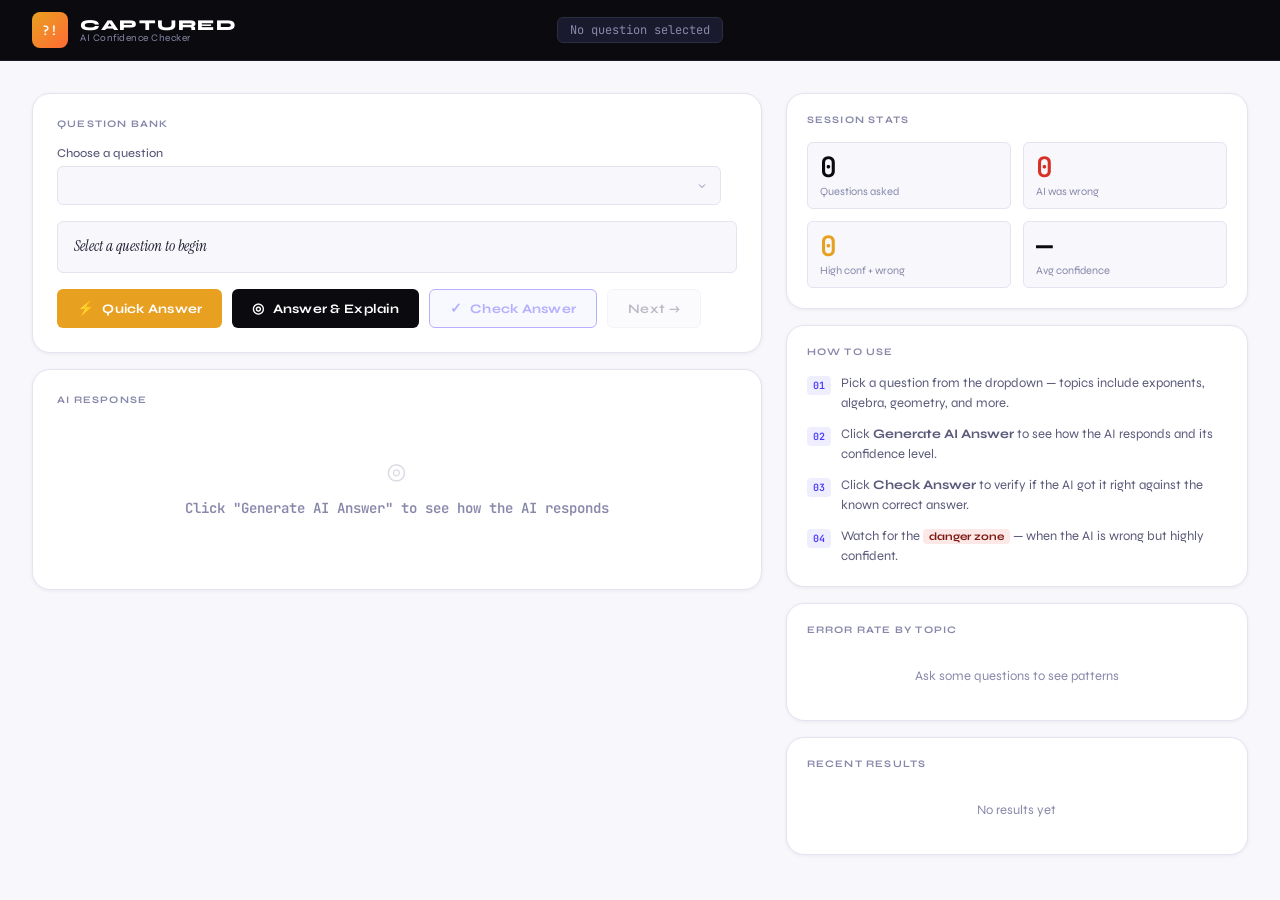
==== templates/index.html @ ec3fe588 "initial commit — keys moved to env" ====
<!doctype html>
<html lang="en">
<head>
  <meta charset="utf-8" />
  <meta name="viewport" content="width=device-width,initial-scale=1" />
  <title>AI Confidence Checker</title>
  <link rel="preconnect" href="https://fonts.googleapis.com">
  <link href="https://fonts.googleapis.com/css2?family=Syne:wght@400;500;600;700;800&family=JetBrains+Mono:wght@400;500;600&family=Instrument+Serif:ital@0;1&display=swap" rel="stylesheet">
  <link rel="stylesheet" href="/static/style.css" />
</head>
<body>

  <!-- HEADER -->
  <header class="site-header">
    <div class="header-inner">
      <div class="logo">
        <div class="logo-mark">
          <span>?!</span>
        </div>
        <div class="logo-text">
          <span class="logo-title">CAPTURED</span>
          <span class="logo-sub">AI Confidence Checker</span>
        </div>
      </div>
      <div class="header-meta">
        <div class="topic-indicator" id="topicIndicator">No question selected</div>
        
      </div>
    </div>
  </header>

  <main class="container">
    <div class="page-shell">

      <!-- LEFT: MAIN CONTENT -->
      <div class="main-content">

        <!-- Question Selector -->
        <section class="card selector-card">
          <div class="card-label">Question bank</div>
          <div class="selector-row">
            <div class="select-wrap">
              <label for="questionSelect">Choose a question</label>
              <select id="questionSelect"></select>
            </div>
            <div class="topic-filter" id="topicFilter"></div>
          </div>
          <div class="prompt-display" id="promptText">Select a question to begin</div>
          <div class="action-row">
            <button id="quickBtn" class="btn btn-quick">
        <span class="btn-icon">⚡</span>
        Quick Answer
    </button>
            <button id="generateBtn" class="btn btn-primary">
              <span class="btn-icon">◎</span>
              Answer & Explain
            </button>
            <button id="checkBtn" class="btn btn-secondary" disabled>
              <span class="btn-icon">✓</span>
              Check Answer
            </button>
            <button id="nextBtn" class="btn btn-ghost" disabled>
              Next →
            </button>
          </div>
        </section>

        <!-- AI Answer -->
        <section class="card answer-card" id="answerCard">
          <div class="card-label">AI response</div>

          <div class="answer-main" id="aiAnswer">
            <div class="answer-placeholder">
              <div class="placeholder-icon">◎</div>
              <div class="placeholder-text">Click "Generate AI Answer" to see how the AI responds</div>
            </div>
          </div>

          <div id="explanationWrap" class="explanation-wrap hidden">
            <div class="explanation-label">AI reasoning</div>
            <div id="explanation" class="explanation-text"></div>
          </div>

          <!-- Steps breakdown -->
          <div id="stepsWrap" class="steps-wrap hidden">
            <div class="steps-label">Step-by-step breakdown</div>
            <div id="stepsList" class="steps-list"></div>
          </div>

          <!-- Confidence -->
          <div id="confidenceWrap" class="confidence-wrap hidden">
            <div class="confidence-header">
              <span class="confidence-label">AI self-reported confidence</span>
              <span id="confidenceValue" class="confidence-value">—%</span>
            </div>
            <div class="confidence-track">
              <div id="confidenceBar" class="confidence-fill" style="width:0%"></div>
            </div>
            <div id="confidenceWarning" class="confidence-warning hidden">
              ⚠ High confidence detected — verify carefully
            </div>
          </div>
        </section>

        <!-- Result -->
        <section class="card result-card hidden" id="resultCard">
          <div class="card-label">Verification result</div>
          <div class="result-inner">
            <div id="verdict" class="verdict">—</div>
            <div id="resultExplanation" class="result-explanation"></div>
            <div id="hallucinationAlert" class="hallucination-alert hidden">
              <div class="alert-icon">!</div>
              <div class="alert-content">
                <strong>Hallucination danger zone</strong>
                <span id="hallucinationMsg"></span>
              </div>
            </div>
            <div id="correctAnswerBlock" class="correct-answer-block hidden">
              <div class="correct-label">Correct answer</div>
              <div id="correctAnswerValue" class="correct-value"></div>
            </div>
          </div>
        </section>

      </div>

      <!-- RIGHT: SIDEBAR -->
      <aside class="right-panel">

        <!-- Stats -->
        <section class="side-card stats-card">
          <div class="card-label">Session stats</div>
          <div class="stats-grid">
            <div class="stat-item">
              <div class="stat-value" id="statTotal">0</div>
              <div class="stat-label">Questions asked</div>
            </div>
            <div class="stat-item">
              <div class="stat-value danger" id="statWrong">0</div>
              <div class="stat-label">AI was wrong</div>
            </div>
            <div class="stat-item">
              <div class="stat-value warning" id="statHalluc">0</div>
              <div class="stat-label">High conf + wrong</div>
            </div>
            <div class="stat-item">
              <div class="stat-value" id="statAvgConf">—</div>
              <div class="stat-label">Avg confidence</div>
            </div>
          </div>
        </section>

        <!-- Walkthrough -->
        <section class="side-card walkthrough-card">
          <div class="card-label">How to use</div>
          <ol class="walkthrough-list">
            <li>
              <span class="step-num">01</span>
              <span>Pick a question from the dropdown — topics include exponents, algebra, geometry, and more.</span>
            </li>
            <li>
              <span class="step-num">02</span>
              <span>Click <strong>Generate AI Answer</strong> to see how the AI responds and its confidence level.</span>
            </li>
            <li>
              <span class="step-num">03</span>
              <span>Click <strong>Check Answer</strong> to verify if the AI got it right against the known correct answer.</span>
            </li>
            <li>
              <span class="step-num">04</span>
              <span>Watch for the <span class="danger-tag">danger zone</span> — when the AI is wrong but highly confident.</span>
            </li>
          </ol>
        </section>

        <!-- Topic breakdown -->
        <section class="side-card topic-card">
          <div class="card-label">Error rate by topic</div>
          <div id="topicChart" class="topic-chart">
            <div class="chart-empty">Ask some questions to see patterns</div>
          </div>
        </section>

        <!-- Log -->
        <section class="side-card log-card">
          <div class="card-label">Recent results</div>
          <div id="sessionLog" class="session-log">
            <div class="log-empty">No results yet</div>
          </div>
        </section>

      </aside>
    </div>
  </main>

  <script src="/static/app.js"></script>
</body>
</html>
---- static/style.css ----
/* ── TOKENS ─────────────────────────────────────────────────── */
:root {
  --ink:      #0a0a0f;
  --ink2:     #1a1a2e;
  --ink3:     #2d2d44;
  --slate:    #5a5a7a;
  --muted:    #8888aa;
  --border:   #e4e4f0;
  --surface:  #f7f7fc;
  --white:    #ffffff;

  --amber:    #e8a020;
  --amber-l:  #fef5e0;
  --amber-d:  #7a4800;
  --red:      #d93025;
  --red-l:    #fce8e6;
  --red-d:    #7d1a14;
  --green:    #1a7340;
  --green-l:  #e6f4ec;
  --green-d:  #0d3d22;
  --accent:   #4a3aff;
  --accent-l: #eeeeff;

  --radius-sm: 6px;
  --radius:    12px;
  --radius-lg: 18px;
  --radius-xl: 24px;

  --shadow-sm: 0 1px 4px rgba(10,10,30,.06);
  --shadow:    0 4px 20px rgba(10,10,30,.08);
  --shadow-lg: 0 12px 48px rgba(10,10,30,.12);

  --font:         'Syne', sans-serif;
  --font-serif:   'Instrument Serif', serif;
  --font-mono:    'JetBrains Mono', monospace;

  --transition: 180ms cubic-bezier(.4,0,.2,1);
}

/* ── RESET ──────────────────────────────────────────────────── */
*, *::before, *::after { box-sizing: border-box; margin: 0; padding: 0; }
html { font-size: 16px; -webkit-font-smoothing: antialiased; }
body {
  font-family: var(--font);
  background: var(--surface);
  color: var(--ink);
  min-height: 100vh;
}
button { font-family: var(--font); cursor: pointer; }
select, input { font-family: var(--font); }
ol, ul { list-style: none; }

/* ── HEADER ─────────────────────────────────────────────────── */
.site-header {
  background: var(--ink);
  border-bottom: 1px solid var(--ink2);
  position: sticky; top: 0; z-index: 100;
}
.header-inner {
  max-width: 1280px; margin: 0 auto;
  padding: 0 2rem;
  height: 60px;
  display: grid;
  grid-template-columns: 1fr auto 1fr;
  align-items: center;
}
.logo { display: flex; align-items: center; gap: 12px; }
.logo-mark {
  width: 36px; height: 36px; border-radius: 8px;
  background: linear-gradient(135deg, var(--amber) 0%, #ff6b35 100%);
  display: flex; align-items: center; justify-content: center;
  font-family: var(--font-mono); font-size: 13px; font-weight: 600; color: white;
}
.logo-title {
  display: block; font-size: 15px; font-weight: 800;
  color: white; letter-spacing: .1em;
}
.logo-sub {
  display: block; font-size: 10px; color: var(--muted);
  letter-spacing: .05em; margin-top: -2px;
}
.topic-indicator {
  font-size: 12px; color: var(--muted);
  font-family: var(--font-mono);
  background: var(--ink2); padding: 4px 12px;
  border-radius: var(--radius-sm); border: 1px solid var(--ink3);
}

/* ── LAYOUT ─────────────────────────────────────────────────── */
.container { max-width: 1280px; margin: 0 auto; padding: 2rem; }
.page-shell { display: flex; gap: 24px; align-items: flex-start; }
.main-content { flex: 0 0 60%; min-width: 0; }
.right-panel { flex: 1; display: flex; flex-direction: column; gap: 16px; }

/* ── CARDS ──────────────────────────────────────────────────── */
.card {
  background: var(--white); border-radius: var(--radius-lg);
  border: 1.5px solid var(--border); padding: 1.5rem;
  margin-bottom: 16px; box-shadow: var(--shadow-sm);
  transition: box-shadow var(--transition);
}
.card:hover { box-shadow: var(--shadow); }
.side-card {
  background: var(--white); border-radius: var(--radius-lg);
  border: 1.5px solid var(--border); padding: 1.25rem;
  box-shadow: var(--shadow-sm);
}
.card-label {
  font-size: 10px; font-weight: 700; letter-spacing: .12em;
  text-transform: uppercase; color: var(--muted);
  margin-bottom: 1rem;
}

/* ── SELECTOR CARD ──────────────────────────────────────────── */
.selector-row { display: flex; gap: 16px; align-items: flex-start; margin-bottom: 1rem; flex-wrap: wrap; }
.select-wrap { flex: 1; min-width: 200px; }
.select-wrap label { display: block; font-size: 12px; color: var(--slate); margin-bottom: 6px; font-weight: 500; }
.select-wrap select {
  width: 100%; padding: 10px 14px;
  border-radius: var(--radius-sm); border: 1.5px solid var(--border);
  background: var(--surface); color: var(--ink);
  font-size: 14px; outline: none;
  transition: border-color var(--transition);
  appearance: none;
  background-image: url("data:image/svg+xml,%3Csvg xmlns='http://www.w3.org/2000/svg' width='12' height='12' viewBox='0 0 24 24' fill='none' stroke='%238888aa' stroke-width='2'%3E%3Cpolyline points='6 9 12 15 18 9'/%3E%3C/svg%3E");
  background-repeat: no-repeat; background-position: right 12px center;
  padding-right: 36px;
}
.select-wrap select:focus { border-color: var(--accent); }

.topic-filter { display: flex; gap: 6px; flex-wrap: wrap; padding-top: 22px; }
.topic-pill {
  font-size: 11px; font-weight: 600; padding: 4px 12px;
  border-radius: 20px; border: 1.5px solid var(--border);
  background: var(--surface); color: var(--slate);
  cursor: pointer; transition: all var(--transition);
  text-transform: capitalize;
}
.topic-pill:hover { border-color: var(--ink3); color: var(--ink); }
.topic-pill.active { background: var(--ink); color: white; border-color: var(--ink); }

.prompt-display {
  font-size: 15px; color: var(--ink2); line-height: 1.6;
  background: var(--surface); border-radius: var(--radius-sm);
  padding: 12px 16px; border: 1px solid var(--border);
  margin-bottom: 1rem; min-height: 52px;
  font-family: var(--font-serif); font-style: italic;
}

.action-row { display: flex; gap: 10px; flex-wrap: wrap; }

/* ── BUTTONS ────────────────────────────────────────────────── */
.btn {
  display: inline-flex; align-items: center; gap: 8px;
  padding: 10px 20px; border-radius: var(--radius-sm);
  font-size: 13px; font-weight: 700; border: none;
  transition: all var(--transition); letter-spacing: .02em;
}
.btn-icon { font-size: 14px; }
.btn-primary {
  background: var(--ink); color: white;
}
.btn-primary:hover { background: var(--ink2); transform: translateY(-1px); box-shadow: var(--shadow); }
.btn-primary:active { transform: translateY(0); }
.btn-secondary {
  background: var(--accent-l); color: var(--accent);
  border: 1.5px solid var(--accent);
}
.btn-secondary:hover { background: var(--accent); color: white; }
.btn-ghost {
  background: var(--surface); color: var(--slate);
  border: 1.5px solid var(--border);
}
.btn-ghost:hover { border-color: var(--ink3); color: var(--ink); }
.btn:disabled { opacity: .4; cursor: not-allowed; transform: none !important; box-shadow: none !important; }

/* ── ANSWER CARD ────────────────────────────────────────────── */
.answer-placeholder {
  text-align: center; padding: 2rem;
  color: var(--muted);
}
.placeholder-icon { font-size: 28px; margin-bottom: 8px; opacity: .3; }
.placeholder-text { font-size: 14px; }

.answer-main {
  font-size: 28px; font-family: var(--font-mono);
  font-weight: 600; color: var(--ink);
  margin-bottom: 1rem;
}
.answer-main.generating {
  font-size: 14px; color: var(--muted); font-family: var(--font);
  display: flex; align-items: center; gap: 10px;
}

.explanation-wrap { margin-bottom: 1rem; }
.explanation-label {
  font-size: 10px; font-weight: 700; letter-spacing: .1em;
  text-transform: uppercase; color: var(--muted); margin-bottom: 6px;
}
.explanation-text {
  font-size: 13px; color: var(--ink2); line-height: 1.7;
  background: var(--surface); padding: 12px 14px;
  border-radius: var(--radius-sm); border: 1px solid var(--border);
}

/* ── STEPS ──────────────────────────────────────────────────── */
.steps-wrap { margin-bottom: 1rem; }
.steps-label {
  font-size: 10px; font-weight: 700; letter-spacing: .1em;
  text-transform: uppercase; color: var(--muted); margin-bottom: 8px;
}
.steps-list { display: flex; flex-direction: column; gap: 8px; }
.step-item {
  padding: 10px 14px; border-radius: var(--radius-sm);
  border: 1.5px solid var(--border); background: var(--surface);
  transition: all var(--transition);
  animation: stepIn .3s ease both;
}
@keyframes stepIn {
  from { opacity: 0; transform: translateY(6px); }
  to   { opacity: 1; transform: translateY(0); }
}
.step-item.correct { border-color: #86efac; background: var(--green-l); }
.step-item.wrong   { border-color: #fca5a5; background: var(--red-l); }
.step-header {
  display: flex; align-items: center; justify-content: space-between;
  margin-bottom: 4px;
}
.step-num-label {
  font-family: var(--font-mono); font-size: 10px;
  font-weight: 600; color: var(--muted); text-transform: uppercase;
}
.step-badge {
  font-size: 10px; font-weight: 700; padding: 2px 8px;
  border-radius: 4px;
}
.badge-correct { background: var(--green-l); color: var(--green-d); }
.badge-wrong   { background: var(--red-l);   color: var(--red-d); }
.badge-unverified { background: var(--surface); color: var(--muted); border: 1px solid var(--border); }
.step-desc { font-size: 13px; color: var(--ink2); margin-bottom: 4px; }
.step-calc {
  font-family: var(--font-mono); font-size: 12px; color: var(--ink);
  background: white; padding: 5px 10px; border-radius: 4px;
  border: 1px solid var(--border);
}
.step-error-msg {
  font-size: 12px; color: var(--red-d); margin-top: 6px; line-height: 1.5;
}

/* ── CONFIDENCE ─────────────────────────────────────────────── */
.confidence-wrap { margin-top: 1rem; }
.confidence-header {
  display: flex; align-items: center; justify-content: space-between;
  margin-bottom: 6px;
}
.confidence-label { font-size: 12px; font-weight: 500; color: var(--slate); }
.confidence-value {
  font-family: var(--font-mono); font-size: 24px; font-weight: 600;
  color: var(--ink); line-height: 1;
}
.confidence-track {
  height: 8px; background: var(--surface); border-radius: 4px;
  border: 1px solid var(--border); overflow: hidden;
}
.confidence-fill {
  height: 100%; border-radius: 4px;
  background: linear-gradient(90deg, var(--green) 0%, var(--amber) 60%, var(--red) 100%);
  transition: width .8s cubic-bezier(.4,0,.2,1);
}
.confidence-warning {
  font-size: 12px; color: var(--amber-d); margin-top: 6px;
  background: var(--amber-l); padding: 6px 10px; border-radius: 4px;
}

/* ── RESULT CARD ────────────────────────────────────────────── */
.result-inner { display: flex; flex-direction: column; gap: 12px; }
.verdict {
  font-size: 22px; font-weight: 700; line-height: 1.2;
}
.verdict.correct { color: var(--green); }
.verdict.incorrect { color: var(--red); }
.verdict.unknown { color: var(--muted); }
.result-explanation { font-size: 13px; color: var(--slate); line-height: 1.6; }

.hallucination-alert {
  display: flex; gap: 10px; align-items: flex-start;
  background: var(--red-l); border: 1.5px solid #fca5a5;
  border-radius: var(--radius-sm); padding: 12px 14px;
}
.alert-icon {
  width: 18px; height: 18px; border-radius: 50%;
  background: var(--red); color: white;
  display: flex; align-items: center; justify-content: center;
  font-size: 11px; font-weight: 700; flex-shrink: 0; margin-top: 1px;
}
.alert-content { font-size: 13px; color: var(--red-d); line-height: 1.5; }
.alert-content strong { display: block; font-weight: 700; margin-bottom: 2px; }

.correct-answer-block {
  background: var(--green-l); border-radius: var(--radius-sm);
  border: 1px solid #86efac; padding: 12px 14px;
}
.correct-label {
  font-size: 10px; font-weight: 700; text-transform: uppercase;
  letter-spacing: .1em; color: var(--green-d); margin-bottom: 4px;
}
.correct-value {
  font-family: var(--font-mono); font-size: 16px;
  font-weight: 600; color: var(--green-d);
}

/* ── STATS CARD ─────────────────────────────────────────────── */
.stats-grid {
  display: grid; grid-template-columns: 1fr 1fr; gap: 12px;
}
.stat-item {
  background: var(--surface); border-radius: var(--radius-sm);
  border: 1px solid var(--border); padding: 10px 12px;
}
.stat-value {
  font-family: var(--font-mono); font-size: 28px; font-weight: 600;
  color: var(--ink); line-height: 1;
}
.stat-value.danger  { color: var(--red); }
.stat-value.warning { color: var(--amber); }
.stat-label { font-size: 11px; color: var(--muted); margin-top: 4px; }

/* ── WALKTHROUGH ────────────────────────────────────────────── */
.walkthrough-list { display: flex; flex-direction: column; gap: 12px; }
.walkthrough-list li {
  display: flex; gap: 10px; align-items: flex-start;
  font-size: 13px; color: var(--slate); line-height: 1.5;
}
.step-num {
  font-family: var(--font-mono); font-size: 10px; font-weight: 600;
  color: var(--accent); background: var(--accent-l);
  padding: 2px 6px; border-radius: 4px; flex-shrink: 0; margin-top: 2px;
}
.danger-tag {
  background: var(--red-l); color: var(--red-d);
  font-size: 11px; font-weight: 700; padding: 1px 6px;
  border-radius: 4px;
}

/* ── TOPIC CHART ────────────────────────────────────────────── */
.topic-chart { display: flex; flex-direction: column; gap: 8px; }
.chart-empty { font-size: 13px; color: var(--muted); text-align: center; padding: 1rem; }
.topic-bar-row { display: flex; align-items: center; gap: 8px; }
.topic-bar-label { font-size: 11px; color: var(--slate); width: 90px; flex-shrink: 0; text-align: right; text-transform: capitalize; }
.topic-bar-track { flex: 1; height: 8px; background: var(--surface); border-radius: 4px; overflow: hidden; border: 1px solid var(--border); }
.topic-bar-fill { height: 100%; border-radius: 4px; background: var(--red); transition: width .6s ease; }
.topic-bar-pct { font-family: var(--font-mono); font-size: 10px; color: var(--muted); width: 30px; }

/* ── SESSION LOG ────────────────────────────────────────────── */
.session-log { display: flex; flex-direction: column; gap: 6px; }
.log-empty { font-size: 13px; color: var(--muted); text-align: center; padding: 1rem; }
.log-item {
  display: flex; align-items: center; gap: 8px;
  padding: 7px 10px; border-radius: var(--radius-sm);
  border: 1px solid var(--border); background: var(--surface);
  font-size: 12px;
}
.log-topic {
  font-size: 10px; font-weight: 700; padding: 2px 7px;
  border-radius: 20px; flex-shrink: 0; text-transform: capitalize;
  background: var(--surface); border: 1px solid var(--border); color: var(--slate);
}
.log-q { flex: 1; color: var(--slate); white-space: nowrap; overflow: hidden; text-overflow: ellipsis; }
.log-conf { font-family: var(--font-mono); font-size: 11px; color: var(--muted); flex-shrink: 0; }
.log-verdict { font-size: 10px; font-weight: 700; padding: 2px 7px; border-radius: 4px; flex-shrink: 0; }
.lv-correct { background: var(--green-l); color: var(--green-d); }
.lv-incorrect { background: var(--red-l); color: var(--red-d); }

/* ── SPINNER ────────────────────────────────────────────────── */
.spinner {
  width: 14px; height: 14px; border-radius: 50%;
  border: 2px solid rgba(0,0,0,.15); border-top-color: var(--ink);
  animation: spin .7s linear infinite; flex-shrink: 0;
}
@keyframes spin { to { transform: rotate(360deg); } }

/* ── UTILITIES ──────────────────────────────────────────────── */
.hidden { display: none !important; }

/* ── RESPONSIVE ─────────────────────────────────────────────── */
@media (max-width: 900px) {
  .page-shell { flex-direction: column; }
  .main-content { flex: none; width: 100%; }
  .right-panel { width: 100%; }
}
@media (max-width: 600px) {
  .container { padding: 1rem; }
  .header-inner { padding: 0 1rem; }
}
.btn-quick {
    background: var(--amber);
    color: white;
    border: none;
}
.btn-quick:hover {
    background: var(--amber-d);
    transform: translateY(-1px);
    box-shadow: var(--shadow);
}
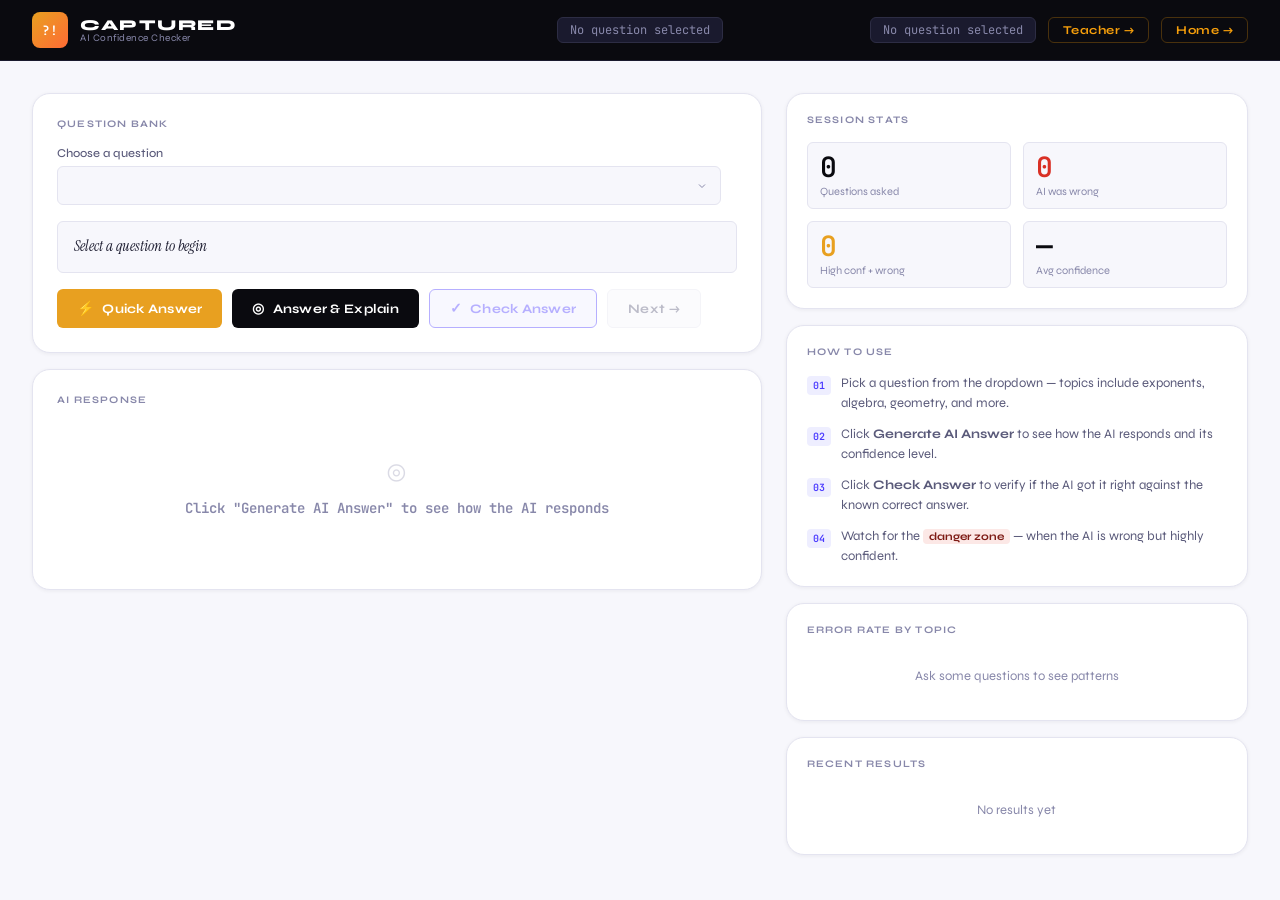
==== commit 84a67a1b: "updated interface" ====
--- a/templates/index.html
+++ b/templates/index.html
@@ -8,6 +8,8 @@
   <link href="https://fonts.googleapis.com/css2?family=Syne:wght@400;500;600;700;800&family=JetBrains+Mono:wght@400;500;600&family=Instrument+Serif:ital@0;1&display=swap" rel="stylesheet">
   <link rel="stylesheet" href="/static/style.css" />
 </head>
+
+</body>
 <body>
 
   <!-- HEADER -->
@@ -24,8 +26,20 @@
       </div>
       <div class="header-meta">
         <div class="topic-indicator" id="topicIndicator">No question selected</div>
-        
       </div>
+      <div style="display:flex;align-items:center;gap:12px;justify-content:flex-end">
+  <div class="topic-indicator" id="topicIndicator">No question selected</div>
+  <a href="/teacher" style="font-size:12px;font-weight:700;color:#f59e0b;text-decoration:none;padding:5px 14px;border-radius:6px;border:1px solid #f59e0b44;letter-spacing:.04em;transition:all .15s" 
+     onmouseover="this.style.background='#f59e0b22'" 
+     onmouseout="this.style.background='transparent'">
+    Teacher →
+  </a>
+   <a href="/" style="font-size:12px;font-weight:700;color:#f59e0b;text-decoration:none;padding:5px 14px;border-radius:6px;border:1px solid #f59e0b44;letter-spacing:.04em;transition:all .15s" 
+     onmouseover="this.style.background='#f59e0b22'" 
+     onmouseout="this.style.background='transparent'">
+    Home →
+  </a>
+</div>
     </div>
   </header>
 
@@ -148,7 +162,11 @@
               <div class="stat-label">Avg confidence</div>
             </div>
           </div>
-        </section>
+          
+        </section>
+       
+    
+</section>
 
         <!-- Walkthrough -->
         <section class="side-card walkthrough-card">
